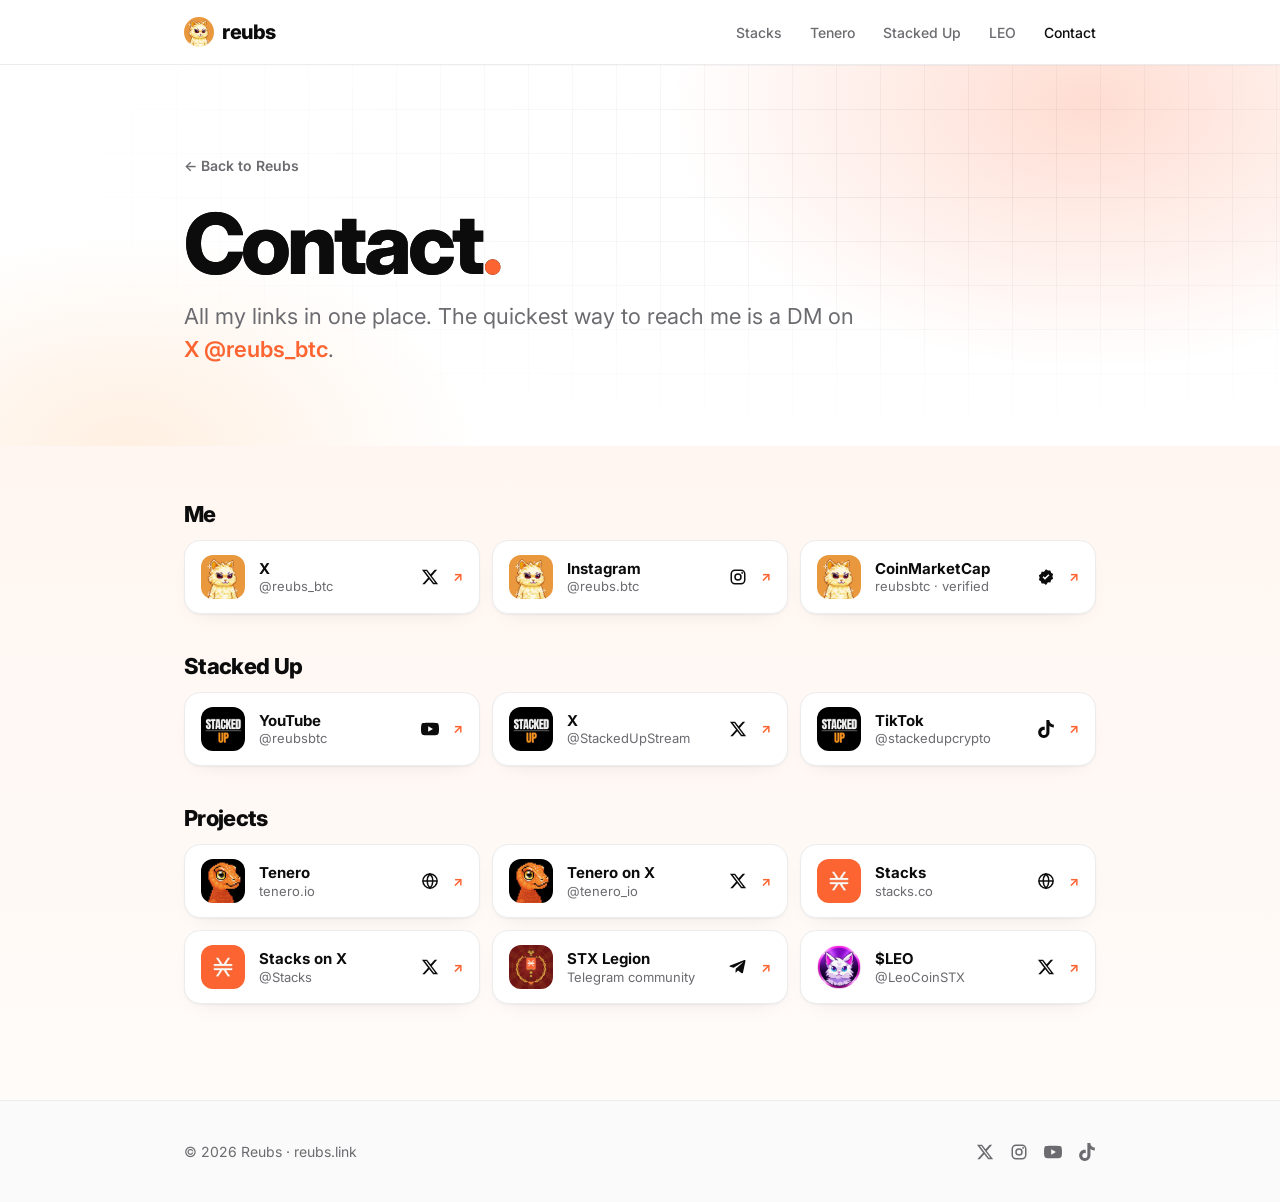
==== public/contact/index.html @ 1edc62e8 "reubs.link site with live Typefully posts and LEO page Co-Authored-By: Claude Opus 5.5 <noreply@anth" ====
<!DOCTYPE html>
<html lang="en">
<head>
<meta charset="UTF-8">
<meta name="viewport" content="width=device-width, initial-scale=1">
<title>Contact — Reubs</title>
<meta name="description" content="All of Reubs' links in one place.">
<link rel="icon" href="../avatar.png">
<link rel="preconnect" href="https://fonts.googleapis.com">
<link rel="preconnect" href="https://fonts.gstatic.com" crossorigin>
<link href="https://fonts.googleapis.com/css2?family=Inter:wght@400;500;600;700;800&display=swap" rel="stylesheet">
<link rel="stylesheet" href="../style.css">
<style>
  .back{display:inline-flex;align-items:center;gap:6px;font-size:14px;font-weight:600;color:var(--muted);margin-bottom:28px}
  .back:hover{color:var(--orange)}
  .page-logo{width:84px;height:84px;border-radius:22px;box-shadow:0 14px 34px -14px rgba(12,12,13,.45);margin-bottom:22px;display:block}
  .page-hero h1{font-size:clamp(48px,8vw,84px)}
  .page-hero .role-pill{display:inline-block;font-size:13px;font-weight:600;color:var(--orange);background:var(--orange-soft);padding:6px 12px;border-radius:999px;margin-bottom:14px}
  .intro{font-size:17px;color:var(--muted);max-width:620px;margin-top:14px}
  .pillars{display:grid;grid-template-columns:repeat(3,1fr);gap:16px}
  @media(max-width:860px){.pillars{grid-template-columns:1fr}}
  .pillar{background:#fff;border:1px solid rgba(252,100,50,.12);border-radius:var(--radius);padding:24px;box-shadow:0 1px 2px rgba(12,12,13,.04),0 10px 30px -14px rgba(12,12,13,.14)}
  .pillar .n{font-size:13px;font-weight:700;color:var(--orange);letter-spacing:.08em}
  .pillar h3{font-size:20px;font-weight:800;letter-spacing:-.02em;margin:8px 0 6px}
  .pillar p{color:var(--muted);font-size:15px}
  .eps{display:grid;grid-template-columns:repeat(3,1fr);gap:16px}
  @media(max-width:960px){.eps{grid-template-columns:repeat(2,1fr)}}
  @media(max-width:640px){.eps{grid-template-columns:1fr}}
  .ep{display:flex;flex-direction:column;background:#fff;border:1px solid var(--line);border-radius:var(--radius);overflow:hidden;box-shadow:0 1px 2px rgba(12,12,13,.04),0 10px 30px -16px rgba(12,12,13,.14);transition:transform .2s ease,border-color .2s ease,box-shadow .2s ease}
  .ep:hover{transform:translateY(-3px);border-color:var(--orange);box-shadow:0 20px 40px -18px rgba(252,100,50,.4)}
  .ep-thumb{aspect-ratio:16/9;background:radial-gradient(circle at 30% 20%,rgba(252,100,50,.45),transparent 60%),#0C0C0D;background-size:cover;background-position:center;position:relative;display:flex;align-items:flex-end;padding:14px}
  .ep-thumb .tag{background:var(--orange);color:#fff;font-weight:800;font-size:13px;padding:4px 10px;border-radius:6px;letter-spacing:.02em}
  .ep-body{padding:18px 20px 20px;display:flex;flex-direction:column;flex:1}
  .ep-date{font-size:13px;color:var(--muted);margin-bottom:8px}
  .ep ul{list-style:none;font-size:14px;line-height:1.5;flex:1}
  .ep li{padding-left:16px;position:relative;margin-bottom:4px}
  .ep li::before{content:"→";position:absolute;left:0;color:var(--orange)}
  .ep-links{display:flex;gap:8px;margin-top:14px;flex-wrap:wrap}
  .band-dark .chip{background:rgba(255,255,255,.08);color:#fff}
  .notice{margin-top:18px;max-width:620px;font-size:14px;line-height:1.5;color:#7a3a1c;background:var(--orange-soft);border:1px solid rgba(252,100,50,.25);border-radius:12px;padding:12px 14px}
  .tl{position:relative;padding-left:28px}
  .tl::before{content:"";position:absolute;left:7px;top:6px;bottom:6px;width:2px;background:linear-gradient(180deg,var(--orange),rgba(252,100,50,.15))}
  .tl-item{position:relative;display:block;padding:0 0 26px}
  .tl-item::before{content:"";position:absolute;left:-27px;top:4px;width:14px;height:14px;border-radius:50%;background:#fff;border:3px solid var(--orange)}
  .tl-item .when{font-size:12px;font-weight:700;letter-spacing:.08em;text-transform:uppercase;color:var(--orange)}
  .tl-item h3{font-size:20px;font-weight:800;letter-spacing:-.02em;margin:4px 0}
  .tl-item p{color:var(--muted);font-size:15px;max-width:640px}
  .tl-item:hover h3{color:var(--orange)}
  .ca{display:flex;align-items:center;gap:10px;flex-wrap:wrap;margin-top:22px;font-size:13px;color:var(--muted)}
  .ca code{font-family:ui-monospace,SFMono-Regular,Menlo,monospace;background:#fff;border:1px solid var(--line);border-radius:10px;padding:8px 12px;color:var(--ink);word-break:break-all}
  .ca button{font:inherit;font-weight:600;border:0;background:var(--ink);color:#fff;border-radius:999px;padding:8px 14px;cursor:pointer}
  .feature{display:block;border-radius:22px;overflow:hidden;border:1px solid var(--line);box-shadow:0 30px 70px -30px rgba(252,100,50,.5);transition:transform .25s ease,box-shadow .25s ease;position:relative}
  .feature:hover{transform:translateY(-4px);box-shadow:0 40px 80px -30px rgba(252,100,50,.6)}
  .feature img{display:block;width:100%;height:auto}
  .feature .bar{display:flex;align-items:center;gap:8px;padding:12px 16px;background:#F6F6F7;border-bottom:1px solid var(--line);font-size:13px;color:var(--muted)}
  .feature .bar i{width:10px;height:10px;border-radius:50%;background:#E2E2E5;display:inline-block}
  .feature .bar span{margin-left:10px;background:#fff;border:1px solid var(--line);border-radius:999px;padding:3px 14px}
  .feature .bar b{margin-left:auto;color:var(--orange);font-weight:600}
  .bridges{display:grid;grid-template-columns:1fr 1fr;gap:16px}
  @media(max-width:760px){.bridges{grid-template-columns:1fr}}
  .bridge{display:flex;flex-direction:column;gap:10px;padding:26px;border-radius:var(--radius);background:linear-gradient(135deg,#0C0C0D,#2a1a14);color:#fff;transition:transform .2s ease,box-shadow .2s ease}
  .bridge:hover{transform:translateY(-3px);box-shadow:0 20px 40px -18px rgba(252,100,50,.55)}
  .bridge .k{font-size:12px;font-weight:700;letter-spacing:.08em;color:var(--orange);text-transform:uppercase}
  .bridge h3{font-size:24px;font-weight:800;letter-spacing:-.02em}
  .bridge p{color:rgba(255,255,255,.7);font-size:15px;flex:1}
  .bridge .go{display:inline-flex;align-self:flex-start;align-items:center;gap:8px;margin-top:8px;background:var(--orange);color:#fff;font-weight:600;font-size:14px;padding:10px 16px;border-radius:999px}
  .pods{display:grid;grid-template-columns:repeat(3,1fr);gap:16px}
  @media(max-width:860px){.pods{grid-template-columns:1fr}}
  .pod{display:flex;flex-direction:column;gap:10px;background:#fff;border:1px solid var(--line);border-radius:var(--radius);padding:22px;box-shadow:0 1px 2px rgba(12,12,13,.04),0 10px 30px -16px rgba(12,12,13,.14);transition:transform .2s ease,border-color .2s ease}
  .pod:hover{transform:translateY(-3px);border-color:var(--orange)}
  .pod .mic{width:44px;height:44px;border-radius:12px;background:var(--orange-soft);color:var(--orange);display:grid;place-items:center}
  .pod .mic svg{width:22px;height:22px}
  .pod .who{font-size:13px;color:var(--muted)}
  .pod h3{font-size:17px;font-weight:700;line-height:1.35}
  .pod-list{list-style:none;font-size:14px;color:var(--muted);line-height:1.5;flex:1}
  .pod-list li{padding-left:16px;position:relative;margin-bottom:4px}
  .pod-list li::before{content:"→";position:absolute;left:0;color:var(--orange)}

  .c-group{margin-bottom:40px}
  .c-group h2{font-size:22px;margin-bottom:14px}
  .c-list{display:grid;grid-template-columns:repeat(3,1fr);gap:12px}
  @media(max-width:860px){.c-list{grid-template-columns:1fr}}
  .c-item{display:flex;align-items:center;gap:14px;background:#fff;border:1px solid var(--line);border-radius:16px;padding:14px 16px;box-shadow:0 1px 2px rgba(12,12,13,.04),0 8px 24px -16px rgba(12,12,13,.18);transition:transform .2s ease,border-color .2s ease,box-shadow .2s ease}
  .c-item:hover{transform:translateY(-2px);border-color:var(--orange);box-shadow:0 16px 32px -18px rgba(252,100,50,.45)}
  .c-item img{width:44px;height:44px;border-radius:12px;flex-shrink:0}
  .c-item div{flex:1;min-width:0;display:flex;flex-direction:column;line-height:1.3}
  .c-item b{font-size:15px}
  .c-item span{font-size:13px;color:var(--muted);overflow:hidden;text-overflow:ellipsis;white-space:nowrap}
  .c-item svg{width:18px;height:18px;color:var(--ink);flex-shrink:0}
  .c-item .arr{color:var(--orange);font-weight:700}
</style>
</head>
<body data-base="../">
<svg width="0" height="0" style="position:absolute" aria-hidden="true">
  <symbol id="i-x" viewBox="0 0 24 24"><path fill="currentColor" d="M18.244 2.25h3.308l-7.227 8.26 8.502 11.24H16.17l-5.214-6.817L4.99 21.75H1.68l7.73-8.835L1.254 2.25H8.08l4.713 6.231zm-1.161 17.52h1.833L7.084 4.126H5.117z"/></symbol>
  <symbol id="i-ig" viewBox="0 0 24 24"><g fill="none" stroke="currentColor" stroke-width="2"><rect x="3" y="3" width="18" height="18" rx="5"/><circle cx="12" cy="12" r="4"/></g><circle cx="17.5" cy="6.5" r="1.2" fill="currentColor"/></symbol>
  <symbol id="i-yt" viewBox="0 0 24 24"><path fill="currentColor" d="M23.5 6.2a3 3 0 0 0-2.1-2.1C19.5 3.6 12 3.6 12 3.6s-7.5 0-9.4.5A3 3 0 0 0 .5 6.2 31 31 0 0 0 0 12a31 31 0 0 0 .5 5.8 3 3 0 0 0 2.1 2.1c1.9.5 9.4.5 9.4.5s7.5 0 9.4-.5a3 3 0 0 0 2.1-2.1A31 31 0 0 0 24 12a31 31 0 0 0-.5-5.8zM9.6 15.6V8.4l6.3 3.6-6.3 3.6z"/></symbol>
  <symbol id="i-tt" viewBox="0 0 24 24"><path fill="currentColor" d="M12.525.02c1.31-.02 2.61-.01 3.91-.02.08 1.53.63 3.09 1.75 4.17 1.12 1.11 2.7 1.62 4.24 1.79v4.03c-1.44-.05-2.89-.35-4.2-.97-.57-.26-1.1-.59-1.62-.93-.01 2.92.01 5.84-.02 8.75-.08 1.4-.54 2.79-1.35 3.94-1.31 1.92-3.58 3.17-5.91 3.21-1.43.08-2.86-.31-4.08-1.03-2.02-1.19-3.44-3.37-3.65-5.71-.02-.5-.03-1-.01-1.49.18-1.9 1.12-3.72 2.58-4.96 1.66-1.44 3.98-2.13 6.15-1.72.02 1.48-.04 2.96-.04 4.44-.99-.32-2.15-.23-3.02.37-.63.41-1.11 1.04-1.36 1.75-.21.51-.15 1.07-.14 1.61.24 1.64 1.82 3.02 3.5 2.87 1.12-.01 2.19-.66 2.77-1.61.19-.33.4-.67.41-1.06.1-1.79.06-3.57.07-5.36.01-4.03-.01-8.05.02-12.07z"/></symbol>
  <symbol id="i-tg" viewBox="0 0 24 24"><path fill="currentColor" d="M21.9 4.3 18.7 19.4c-.2 1.1-.9 1.3-1.8.8l-4.9-3.6-2.4 2.3c-.3.3-.5.5-1 .5l.4-5 9.1-8.2c.4-.4-.1-.6-.6-.2L6.2 13l-4.8-1.5c-1-.3-1.1-1 .2-1.5L20.5 2.8c.9-.3 1.6.2 1.4 1.5z"/></symbol>
  <symbol id="i-verified" viewBox="0 0 24 24"><path fill="currentColor" d="M12 1.5l2.6 1.9 3.2-.2 1 3.1 2.7 1.8-1 3.1 1 3.1-2.7 1.8-1 3.1-3.2-.2L12 22.5l-2.6-1.9-3.2.2-1-3.1L2.5 16l1-3.1-1-3.1 2.7-1.8 1-3.1 3.2.2z"/><path fill="#fff" d="M10.6 15.6l-3.2-3.2 1.4-1.4 1.8 1.8 4.6-4.6 1.4 1.4z"/></symbol>
  <symbol id="i-web" viewBox="0 0 24 24"><g fill="none" stroke="currentColor" stroke-width="2"><circle cx="12" cy="12" r="9.5"/><path d="M2.5 12h19M12 2.5c2.5 2.6 3.8 5.8 3.8 9.5s-1.3 6.9-3.8 9.5c-2.5-2.6-3.8-5.8-3.8-9.5S9.5 5.1 12 2.5z"/></g></symbol>
</svg>
<nav>
  <div class="wrap">
    <a href="../" class="logo"><img src="../assets/me.png" alt="">reubs</a>
    <div class="nav-links"><a href="../stacks/">Stacks</a><a href="../tenero/">Tenero</a><a href="../stacked-up/">Stacked Up</a><a href="../leo/">LEO</a><a href="../contact/" style="color:var(--ink)">Contact</a></div>
  </div>
</nav>

<header class="hero page-hero">
  <div class="wrap">
    <a class="back" href="../">← Back to Reubs</a>
    <h1>Contact<em>.</em></h1>
    <p>All my links in one place. The quickest way to reach me is a DM on <a href="https://x.com/reubs_btc" target="_blank" rel="noopener" style="color:var(--orange);font-weight:600">X @reubs_btc</a>.</p>
  </div>
</header>

<section class="band-warm">
  <div class="wrap">
<div class="c-group"><h2>Me</h2><div class="c-list"><a class="c-item" href="https://x.com/reubs_btc" target="_blank" rel="noopener"><img src="../assets/me.png" alt=""><div><b>X</b><span>@reubs_btc</span></div><svg><use href="#i-x"/></svg><span class="arr">↗</span></a><a class="c-item" href="https://www.instagram.com/reubs.btc/" target="_blank" rel="noopener"><img src="../assets/me.png" alt=""><div><b>Instagram</b><span>@reubs.btc</span></div><svg><use href="#i-ig"/></svg><span class="arr">↗</span></a><a class="c-item" href="https://coinmarketcap.com/community/profile/reubsbtc/" target="_blank" rel="noopener"><img src="../assets/me.png" alt=""><div><b>CoinMarketCap</b><span>reubsbtc · verified</span></div><svg><use href="#i-verified"/></svg><span class="arr">↗</span></a></div></div><div class="c-group"><h2>Stacked Up</h2><div class="c-list"><a class="c-item" href="https://www.youtube.com/@reubsbtc" target="_blank" rel="noopener"><img src="../assets/stackedup.png" alt=""><div><b>YouTube</b><span>@reubsbtc</span></div><svg><use href="#i-yt"/></svg><span class="arr">↗</span></a><a class="c-item" href="https://x.com/StackedUpStream" target="_blank" rel="noopener"><img src="../assets/stackedup.png" alt=""><div><b>X</b><span>@StackedUpStream</span></div><svg><use href="#i-x"/></svg><span class="arr">↗</span></a><a class="c-item" href="https://www.tiktok.com/@stackedupcrypto" target="_blank" rel="noopener"><img src="../assets/stackedup.png" alt=""><div><b>TikTok</b><span>@stackedupcrypto</span></div><svg><use href="#i-tt"/></svg><span class="arr">↗</span></a></div></div><div class="c-group"><h2>Projects</h2><div class="c-list"><a class="c-item" href="https://tenero.io/" target="_blank" rel="noopener"><img src="../assets/tenero.png" alt=""><div><b>Tenero</b><span>tenero.io</span></div><svg><use href="#i-web"/></svg><span class="arr">↗</span></a><a class="c-item" href="https://x.com/tenero_io" target="_blank" rel="noopener"><img src="../assets/tenero.png" alt=""><div><b>Tenero on X</b><span>@tenero_io</span></div><svg><use href="#i-x"/></svg><span class="arr">↗</span></a><a class="c-item" href="https://www.stacks.co/" target="_blank" rel="noopener"><img src="../assets/stacks.png" alt=""><div><b>Stacks</b><span>stacks.co</span></div><svg><use href="#i-web"/></svg><span class="arr">↗</span></a><a class="c-item" href="https://x.com/Stacks" target="_blank" rel="noopener"><img src="../assets/stacks.png" alt=""><div><b>Stacks on X</b><span>@Stacks</span></div><svg><use href="#i-x"/></svg><span class="arr">↗</span></a><a class="c-item" href="https://t.me/+wcOPrJbqGfxiMTY0" target="_blank" rel="noopener"><img src="../assets/legion.jpg" alt=""><div><b>STX Legion</b><span>Telegram community</span></div><svg><use href="#i-tg"/></svg><span class="arr">↗</span></a><a class="c-item" href="https://x.com/LeoCoinSTX" target="_blank" rel="noopener"><img src="../assets/leo.png" alt=""><div><b>$LEO</b><span>@LeoCoinSTX</span></div><svg><use href="#i-x"/></svg><span class="arr">↗</span></a></div></div>
  </div>
</section>

<footer>
  <div class="wrap">
    <span>© 2026 Reubs · <a href="../">reubs.link</a></span>
    <div class="icons">
      <a href="https://x.com/reubs_btc" target="_blank" rel="noopener" aria-label="X"><svg><use href="#i-x"/></svg></a>
      <a href="https://www.instagram.com/reubs.btc/" target="_blank" rel="noopener" aria-label="Instagram"><svg><use href="#i-ig"/></svg></a>
      <a href="https://www.youtube.com/@reubsbtc" target="_blank" rel="noopener" aria-label="YouTube"><svg><use href="#i-yt"/></svg></a>
      <a href="https://www.tiktok.com/@stackedupcrypto" target="_blank" rel="noopener" aria-label="TikTok"><svg><use href="#i-tt"/></svg></a>
    </div>
  </div>
</footer>
<script src="../live.js" defer></script>
</body>
</html>
---- public/style.css ----
:root{
    --orange:#FC6432;
    --orange-soft:#FFF1EB;
    --ink:#0C0C0D;
    --muted:#6B6B70;
    --line:#ECECEE;
    --bg:#FFFFFF;
    --radius:16px;
  }
  *{box-sizing:border-box;margin:0;padding:0}
  html{scroll-behavior:smooth}
  body{font-family:'Inter',system-ui,-apple-system,sans-serif;background:var(--bg);color:var(--ink);-webkit-font-smoothing:antialiased;line-height:1.5}
  a{color:inherit;text-decoration:none}
  .wrap{max-width:960px;margin:0 auto;padding:0 24px}
  svg{display:block}

  /* Nav */
  nav{position:sticky;top:0;z-index:10;background:rgba(255,255,255,.85);backdrop-filter:blur(10px);-webkit-backdrop-filter:blur(10px);border-bottom:1px solid var(--line)}
  nav .wrap{display:flex;align-items:center;justify-content:space-between;height:64px}
  .logo{font-weight:800;font-size:20px;letter-spacing:-.02em;display:flex;align-items:center;gap:8px}
  .logo img{width:30px;height:30px;border-radius:50%}
  .nav-links{display:flex;gap:28px;font-size:14px;font-weight:500;color:var(--muted)}
  .nav-links a:hover{color:var(--ink)}
  @media(max-width:640px){.nav-links{display:none}}

  /* Hero */
  .hero{padding:64px 0 56px}
  .eyebrow{display:inline-flex;align-items:center;gap:8px;font-size:13px;font-weight:600;color:var(--orange);background:var(--orange-soft);padding:6px 12px;border-radius:999px;margin-bottom:28px}
  .eyebrow span{width:6px;height:6px;border-radius:50%;background:var(--orange)}
  h1{font-size:clamp(56px,11vw,112px);font-weight:800;letter-spacing:-.045em;line-height:.95}
  h1 em{font-style:normal;color:var(--orange)}
  .hero p{margin-top:16px;font-size:clamp(18px,2.4vw,22px);color:var(--muted);max-width:680px}
  .hero p strong{color:var(--ink);font-weight:600}
  .socials{display:flex;gap:12px;margin-top:28px;flex-wrap:wrap}
  .btn{display:inline-flex;align-items:center;gap:10px;height:48px;padding:0 22px;border-radius:999px;font-weight:600;font-size:15px;transition:transform .15s ease,background .15s ease,border-color .15s ease}
  .btn:hover{transform:translateY(-1px)}
  .btn-primary{background:var(--ink);color:#fff}
  .btn-primary:hover{background:var(--orange)}
  .btn-ghost{border:1px solid var(--line);background:#fff}
  .btn-ghost:hover{border-color:var(--ink)}
  .btn svg{width:18px;height:18px}

  /* Sections */
  section{padding:56px 0;border-top:1px solid var(--line)}
  .label{font-size:13px;font-weight:600;letter-spacing:.08em;text-transform:uppercase;color:var(--orange);margin-bottom:12px}
  h2{font-size:clamp(32px,5vw,44px);font-weight:800;letter-spacing:-.03em;line-height:1.1;margin-bottom:24px}

  /* Cards */
  .cards{display:grid;grid-template-columns:repeat(2,1fr);gap:16px}
  @media(max-width:860px){.cards{grid-template-columns:1fr}}
  .card{border:1px solid var(--line);border-radius:var(--radius);padding:28px;display:flex;flex-direction:column;transition:border-color .2s ease,box-shadow .2s ease}
  .card:hover{border-color:var(--orange);box-shadow:0 12px 32px -16px rgba(252,100,50,.35)}
  .card.wide{grid-column:1/-1;flex-direction:row;align-items:center;gap:24px}.card.wide .mark{margin-bottom:0;flex-shrink:0;border-radius:50%}.card.wide .body{flex:1}.card.wide .card-links{margin-top:0}
  @media(max-width:860px){.card.wide{flex-direction:column;align-items:flex-start}.card.wide .card-links{margin-top:16px}}
  .mark{width:56px;height:56px;border-radius:14px;margin-bottom:24px;overflow:hidden}.mark img{width:100%;height:100%;display:block}
  .avatar{width:112px;height:112px;border-radius:28px;display:block;margin-bottom:28px;box-shadow:0 16px 40px -18px rgba(252,100,50,.6)}
  .facade .su{width:72px;height:72px;border-radius:16px;position:absolute;top:24px;left:24px}
  .card .role{font-size:13px;font-weight:600;color:var(--orange);margin-bottom:6px}
  .card h3{font-size:24px;font-weight:800;letter-spacing:-.02em;margin-bottom:10px}
  .card p{color:var(--muted);font-size:15px;flex:1}
  .card-links{display:flex;gap:8px;margin-top:24px;flex-wrap:wrap}
  .chip{display:inline-flex;align-items:center;gap:7px;height:36px;padding:0 14px;border-radius:999px;background:#F6F6F7;font-size:13px;font-weight:600;transition:background .15s ease,color .15s ease}
  .chip:hover{background:var(--ink);color:#fff}
  .chip svg{width:14px;height:14px}

  /* Episode */
  .episode{border-radius:var(--radius);overflow:hidden;border:1px solid var(--line);aspect-ratio:16/9;position:relative;background:#0C0C0D}
  .episode iframe{position:absolute;inset:0;width:100%;height:100%;border:0}
  .facade{position:absolute;inset:0;display:flex;flex-direction:column;align-items:center;justify-content:center;gap:18px;cursor:pointer;color:#fff;background:radial-gradient(circle at 30% 20%,rgba(252,100,50,.35),transparent 55%),#0C0C0D;border:0;width:100%;font-family:inherit}
  .facade{background-size:cover;background-position:center}.facade::before{content:"";position:absolute;inset:0;background:rgba(0,0,0,0);transition:background .2s ease}.facade:hover::before{background:rgba(0,0,0,.25)}.facade .play{position:relative;box-shadow:0 10px 30px rgba(0,0,0,.4);width:68px;height:68px;border-radius:50%;background:var(--orange);display:grid;place-items:center;transition:transform .2s ease}
  .facade:hover .play{transform:scale(1.06)}
  .facade .play svg{width:30px;height:30px;margin-left:4px}
  .facade .t{font-size:clamp(22px,4vw,32px);font-weight:800;letter-spacing:-.02em}
  .facade .s{font-size:14px;color:rgba(255,255,255,.65)}
  .episode-links{display:flex;gap:8px;margin-top:16px;flex-wrap:wrap}

  /* X feed */
  .feed{border:1px solid var(--line);border-radius:var(--radius);padding:8px;max-height:720px;overflow:auto}
  .feed-fallback{display:flex;align-items:center;justify-content:space-between;gap:16px;padding:24px;border-radius:12px;background:#FAFAFA;font-weight:600}
  .feed-fallback .arrow{color:var(--orange)}
  .feed-fallback:hover{background:var(--orange-soft)}

  footer{border-top:1px solid var(--line);padding:40px 0;color:var(--muted);font-size:14px}
  footer .wrap{display:flex;justify-content:space-between;align-items:center;gap:16px;flex-wrap:wrap}
  footer .icons{display:flex;gap:16px}
  footer .icons a{color:var(--muted)}
  footer .icons a:hover{color:var(--orange)}
  footer .icons svg{width:18px;height:18px}

  /* ===== Colour & depth ===== */
  section{border-top:0}
  .hero{position:relative;overflow:hidden;padding:88px 0 80px;
    background:
      radial-gradient(600px 380px at 85% 10%,rgba(252,100,50,.22),transparent 70%),
      radial-gradient(500px 300px at 10% 100%,rgba(255,170,90,.18),transparent 70%),
      #fff}
  .hero::before{content:"";position:absolute;inset:0;pointer-events:none;
    background-image:linear-gradient(rgba(12,12,13,.05) 1px,transparent 1px),linear-gradient(90deg,rgba(12,12,13,.05) 1px,transparent 1px);
    background-size:44px 44px;
    -webkit-mask-image:radial-gradient(ellipse at 70% 30%,#000 10%,transparent 70%);mask-image:radial-gradient(ellipse at 70% 30%,#000 10%,transparent 70%)}
  .hero .wrap{position:relative}
  h1{background:linear-gradient(180deg,#0C0C0D 55%,#3a2a24);-webkit-background-clip:text;background-clip:text}
  h1 em{-webkit-text-fill-color:var(--orange)}
  .btn-primary{box-shadow:0 8px 20px -8px rgba(12,12,13,.5)}
  .btn-ghost{box-shadow:0 2px 8px -4px rgba(12,12,13,.15)}

  .band-warm{background:linear-gradient(180deg,#FFF6F1,#FFFBF8)}
  .band-warm .card{background:#fff;border-color:rgba(252,100,50,.12);box-shadow:0 1px 2px rgba(12,12,13,.04),0 10px 30px -14px rgba(12,12,13,.14)}
  .card{transition:transform .2s ease,border-color .2s ease,box-shadow .2s ease}
  .card:hover{transform:translateY(-3px);border-color:var(--orange);box-shadow:0 2px 4px rgba(12,12,13,.04),0 20px 40px -18px rgba(252,100,50,.45)}
  .mark{box-shadow:0 6px 16px -6px rgba(12,12,13,.35)}
  .chip{background:#FFF1EB}
  .card.wide{background:linear-gradient(100deg,#fff 60%,#F7EEFF)}

  .band-dark{background:radial-gradient(700px 400px at 15% 0%,rgba(252,100,50,.28),transparent 70%),#0C0C0D;color:#fff}
  .band-dark h2{color:#fff}
  .band-dark .episode{border-color:rgba(255,255,255,.08);box-shadow:0 30px 80px -30px rgba(252,100,50,.45)}
  .band-dark .chip{background:rgba(255,255,255,.08);color:#fff}
  .band-dark .chip:hover{background:var(--orange)}

  .feed{box-shadow:0 10px 30px -16px rgba(12,12,13,.15)}
  footer{border-top:1px solid var(--line);background:#FAFAFA}

  .posts{display:grid;grid-template-columns:repeat(2,1fr);gap:16px}
  @media(max-width:860px){.posts{grid-template-columns:1fr}}
  .post{display:flex;flex-direction:column;background:#fff;border:1px solid var(--line);border-radius:var(--radius);padding:22px;box-shadow:0 1px 2px rgba(12,12,13,.04),0 10px 30px -16px rgba(12,12,13,.14);transition:transform .2s ease,border-color .2s ease,box-shadow .2s ease}
  .post:hover{transform:translateY(-3px);border-color:var(--orange);box-shadow:0 20px 40px -18px rgba(252,100,50,.4)}
  .post-head{display:flex;align-items:center;gap:10px;margin-bottom:14px}
  .post-head img{width:40px;height:40px;border-radius:50%}
  .post-head div{flex:1;display:flex;flex-direction:column;line-height:1.25}
  .post-head b{font-size:15px}
  .post-head span{font-size:13px;color:var(--muted)}
  .post-head svg{width:16px;height:16px;color:var(--ink)}
  .post p{white-space:pre-line;font-size:15px;line-height:1.55;flex:1}
  .post .hl{color:var(--orange);font-weight:500}
  .post-more{margin-top:16px;font-size:13px;font-weight:600;color:var(--orange)}
  .more-posts{margin-top:20px}

  .hero-grid{display:grid;grid-template-columns:1fr 380px;gap:48px;align-items:center}
  @media(max-width:960px){.hero-grid{grid-template-columns:1fr}}
  .stats{display:grid;grid-template-columns:1fr 1fr;gap:10px;padding:14px;border-radius:20px;background:rgba(255,255,255,.7);backdrop-filter:blur(10px);-webkit-backdrop-filter:blur(10px);border:1px solid rgba(252,100,50,.15);box-shadow:0 1px 2px rgba(12,12,13,.04),0 24px 50px -24px rgba(252,100,50,.45)}
  .stat{background:#fff;border:1px solid var(--line);border-radius:14px;padding:16px 18px}
  .stat-big{grid-column:1/-1;background:linear-gradient(135deg,#0C0C0D,#2a1a14);border-color:transparent;color:#fff}
  .stat .num{font-size:30px;font-weight:800;letter-spacing:-.03em;line-height:1}
  .stat-big .num{font-size:48px}
  .stat .num span{color:var(--orange)}
  .stat .lbl{display:flex;align-items:center;gap:6px;margin-top:8px;font-size:13px;font-weight:500;color:var(--muted)}
  .stat-big .lbl{color:rgba(255,255,255,.7)}
  .stat .lbl svg{width:13px;height:13px}
  .asof{grid-column:1/-1;text-align:right;font-size:11px;color:var(--muted);padding:0 4px}

  .post-head .vb{display:inline-block;width:14px;height:14px;color:var(--orange);vertical-align:-2px}
  .post-foot{display:flex;gap:16px;align-items:center;margin-top:16px;font-size:13px;color:var(--muted)}
  .post-foot b{color:var(--ink)}
  .post-foot{flex-wrap:wrap;row-gap:8px}.post-foot span{white-space:nowrap}
  .post-foot .post-more{margin-top:0;margin-left:auto}

  .chip.chip-go{background:var(--ink);color:#fff}
  .chip.chip-go:hover{background:var(--orange)}
  .tabs{display:flex;gap:8px;flex-wrap:wrap;margin:-8px 0 20px}
  .tabs[hidden]{display:none}
  .tabs button{font:inherit;font-size:13px;font-weight:600;border:1px solid var(--line);background:#fff;color:var(--muted);padding:8px 14px;border-radius:999px;cursor:pointer;transition:all .15s ease}
  .tabs button:hover{border-color:var(--ink);color:var(--ink)}
  .tabs button.on{background:var(--ink);border-color:var(--ink);color:#fff}
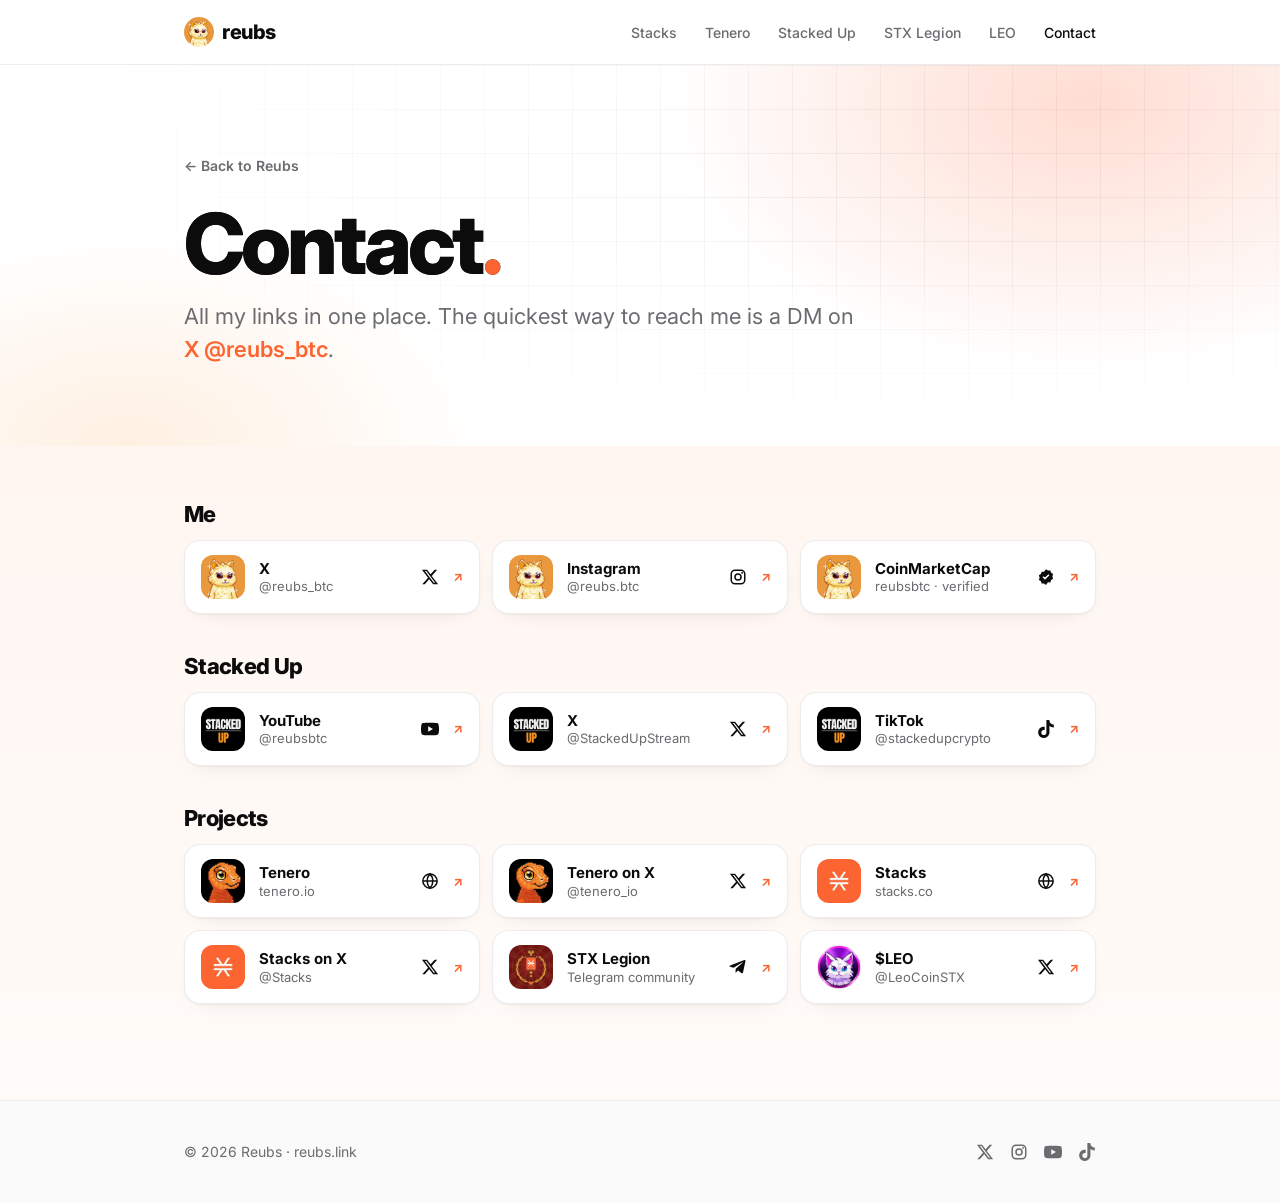
==== commit db46bfa2: "Add STX Legion page with Zero Authority bounties Co-Authored-By: Claude Opus 5.5 <noreply@anthropic." ====
--- a/public/contact/index.html
+++ b/public/contact/index.html
@@ -38,6 +38,18 @@
   .ep-links{display:flex;gap:8px;margin-top:14px;flex-wrap:wrap}
   .band-dark .chip{background:rgba(255,255,255,.08);color:#fff}
   .notice{margin-top:18px;max-width:620px;font-size:14px;line-height:1.5;color:#7a3a1c;background:var(--orange-soft);border:1px solid rgba(252,100,50,.25);border-radius:12px;padding:12px 14px}
+  .posts.official{grid-template-columns:repeat(3,1fr)}
+  @media(max-width:860px){.posts.official{grid-template-columns:1fr}}
+  .bounties{display:grid;grid-template-columns:repeat(2,1fr);gap:14px}
+  @media(max-width:760px){.bounties{grid-template-columns:1fr}}
+  .bounty{display:flex;flex-direction:column;gap:10px;background:#fff;border:1px solid var(--line);border-radius:var(--radius);padding:20px 22px;box-shadow:0 1px 2px rgba(12,12,13,.04),0 10px 30px -16px rgba(12,12,13,.14);transition:transform .2s ease,border-color .2s ease}
+  .bounty:hover{transform:translateY(-3px);border-color:var(--orange)}
+  .b-top{display:flex;justify-content:space-between;align-items:center;font-size:12px;font-weight:700;letter-spacing:.06em;text-transform:uppercase}
+  .b-week{color:var(--orange)}
+  .b-pool{background:var(--ink);color:#fff;border-radius:999px;padding:4px 10px;letter-spacing:0}
+  .bounty h3{font-size:17px;font-weight:700;line-height:1.35;flex:1}
+  .b-stats{display:flex;gap:14px;flex-wrap:wrap;font-size:13px;color:var(--muted)}
+  .b-stats b{color:var(--ink)}
   .tl{position:relative;padding-left:28px}
   .tl::before{content:"";position:absolute;left:7px;top:6px;bottom:6px;width:2px;background:linear-gradient(180deg,var(--orange),rgba(252,100,50,.15))}
   .tl-item{position:relative;display:block;padding:0 0 26px}
@@ -103,9 +115,12 @@
 <nav>
   <div class="wrap">
     <a href="../" class="logo"><img src="../assets/me.png" alt="">reubs</a>
-    <div class="nav-links"><a href="../stacks/">Stacks</a><a href="../tenero/">Tenero</a><a href="../stacked-up/">Stacked Up</a><a href="../leo/">LEO</a><a href="../contact/" style="color:var(--ink)">Contact</a></div>
+    <div class="nav-links"><a href="../stacks/">Stacks</a><a href="../tenero/">Tenero</a><a href="../stacked-up/">Stacked Up</a><a href="../stx-legion/">STX Legion</a><a href="../leo/">LEO</a><a href="../contact/" style="color:var(--ink)">Contact</a></div>
+    <button class="menu-btn" type="button" aria-label="Menu" onclick="document.body.classList.toggle('menu-open')"><span></span><span></span><span></span></button>
   </div>
+  <div class="mobile-menu"><a href="../"><img src="../assets/me.png" alt="">Home<span class="arr">→</span></a><a href="../stacks/"><img src="../assets/stacks.png" alt="">Stacks<span class="arr">→</span></a><a href="../tenero/"><img src="../assets/tenero.png" alt="">Tenero<span class="arr">→</span></a><a href="../stacked-up/"><img src="../assets/stackedup.png" alt="">Stacked Up<span class="arr">→</span></a><a href="../stx-legion/"><img src="../assets/legion.jpg" alt="">Legion<span class="arr">→</span></a><a href="../leo/"><img src="../assets/leo.png" alt="">LEO<span class="arr">→</span></a><a href="../contact/" class="on"><img src="../assets/me.png" alt="">Contact<span class="arr">→</span></a></div>
 </nav>
+<div class="tabbar" role="navigation" aria-label="Sections"><a href="../"><img src="../assets/me.png" alt="">Home</a><a href="../stacks/"><img src="../assets/stacks.png" alt="">Stacks</a><a href="../tenero/"><img src="../assets/tenero.png" alt="">Tenero</a><a href="../stacked-up/"><img src="../assets/stackedup.png" alt="">Stacked Up</a><a href="../stx-legion/"><img src="../assets/legion.jpg" alt="">Legion</a><a href="../leo/"><img src="../assets/leo.png" alt="">LEO</a></div>
 
 <header class="hero page-hero">
   <div class="wrap">
--- a/public/style.css
+++ b/public/style.css
@@ -162,3 +162,27 @@
   .tabs button{font:inherit;font-size:13px;font-weight:600;border:1px solid var(--line);background:#fff;color:var(--muted);padding:8px 14px;border-radius:999px;cursor:pointer;transition:all .15s ease}
   .tabs button:hover{border-color:var(--ink);color:var(--ink)}
   .tabs button.on{background:var(--ink);border-color:var(--ink);color:#fff}
+
+  /* ===== Mobile menu + bottom tab bar ===== */
+  .menu-btn{display:none;width:42px;height:42px;border-radius:12px;border:1px solid var(--line);background:#fff;align-items:center;justify-content:center;flex-direction:column;gap:4px;cursor:pointer}
+  .menu-btn span{display:block;width:18px;height:2px;background:var(--ink);border-radius:2px;transition:transform .2s ease,opacity .2s ease}
+  .menu-open .menu-btn span:nth-child(1){transform:translateY(6px) rotate(45deg)}
+  .menu-open .menu-btn span:nth-child(2){opacity:0}
+  .menu-open .menu-btn span:nth-child(3){transform:translateY(-6px) rotate(-45deg)}
+  .mobile-menu{display:none}
+  .tabbar{display:none}
+  @media(max-width:640px){
+    .menu-btn{display:flex}
+    .mobile-menu{display:block;position:absolute;left:12px;right:12px;top:68px;background:#fff;border:1px solid var(--line);border-radius:18px;padding:8px;box-shadow:0 24px 50px -20px rgba(12,12,13,.35);opacity:0;transform:translateY(-8px);pointer-events:none;transition:opacity .18s ease,transform .18s ease}
+    .menu-open .mobile-menu{opacity:1;transform:none;pointer-events:auto}
+    .mobile-menu a{display:flex;align-items:center;gap:12px;padding:12px;border-radius:12px;font-weight:600;font-size:16px}
+    .mobile-menu a:hover,.mobile-menu a.on{background:var(--orange-soft)}
+    .mobile-menu img{width:32px;height:32px;border-radius:9px}
+    .mobile-menu .arr{margin-left:auto;color:var(--orange)}
+    .tabbar{display:flex;position:fixed;left:10px;right:10px;bottom:calc(10px + env(safe-area-inset-bottom));z-index:20;background:rgba(255,255,255,.92);backdrop-filter:blur(14px);-webkit-backdrop-filter:blur(14px);border:1px solid var(--line);border-radius:20px;padding:6px;box-shadow:0 14px 34px -14px rgba(12,12,13,.35);justify-content:space-between}
+    .tabbar a{flex:1;min-width:0;display:flex;flex-direction:column;align-items:center;gap:3px;padding:6px 1px;border-radius:14px;font-size:10px;white-space:nowrap;letter-spacing:-.01em;font-weight:600;color:var(--muted)}
+    .tabbar img{width:26px;height:26px;border-radius:8px;filter:grayscale(.35);opacity:.85}
+    .tabbar a.on{background:var(--orange-soft);color:var(--ink)}
+    .tabbar a.on img{filter:none;opacity:1}
+    body{padding-bottom:calc(84px + env(safe-area-inset-bottom))}
+  }
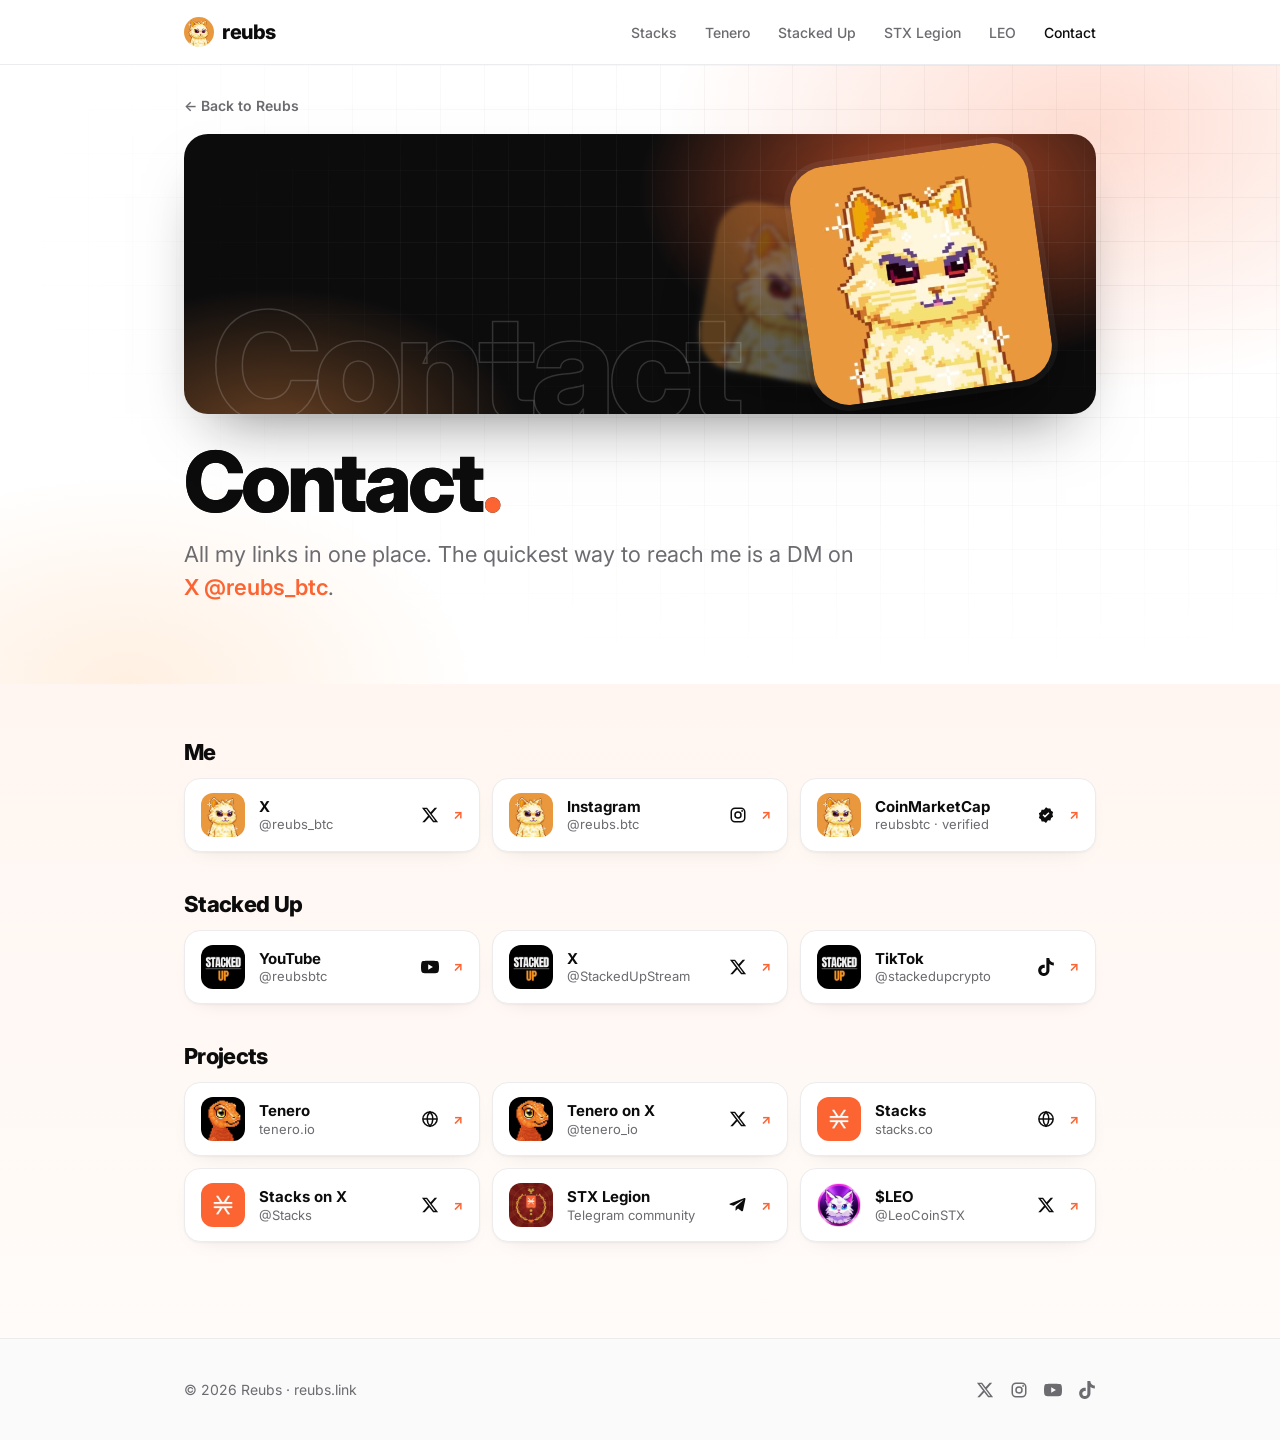
==== commit 7d8ec900: "Visual upgrade: bold dark hero, live price ticker, scroll motion, subpage cover banners Co-Authored-" ====
--- a/public/contact/index.html
+++ b/public/contact/index.html
@@ -3,7 +3,7 @@
 <head>
 <meta charset="UTF-8">
 <meta name="viewport" content="width=device-width, initial-scale=1">
-<title>Contact — Reubs</title>
+<title>Contact | Reubs</title>
 <meta name="description" content="All of Reubs' links in one place.">
 <link rel="icon" href="../avatar.png">
 <link rel="preconnect" href="https://fonts.googleapis.com">
@@ -60,6 +60,7 @@
   .tl-item:hover h3{color:var(--orange)}
   .ca{display:flex;align-items:center;gap:10px;flex-wrap:wrap;margin-top:22px;font-size:13px;color:var(--muted)}
   .ca code{font-family:ui-monospace,SFMono-Regular,Menlo,monospace;background:#fff;border:1px solid var(--line);border-radius:10px;padding:8px 12px;color:var(--ink);word-break:break-all}
+  .ca-link{font-weight:600;color:var(--orange)}
   .ca button{font:inherit;font-weight:600;border:0;background:var(--ink);color:#fff;border-radius:999px;padding:8px 14px;cursor:pointer}
   .feature{display:block;border-radius:22px;overflow:hidden;border:1px solid var(--line);box-shadow:0 30px 70px -30px rgba(252,100,50,.5);transition:transform .25s ease,box-shadow .25s ease;position:relative}
   .feature:hover{transform:translateY(-4px);box-shadow:0 40px 80px -30px rgba(252,100,50,.6)}
@@ -125,7 +126,8 @@
 <header class="hero page-hero">
   <div class="wrap">
     <a class="back" href="../">← Back to Reubs</a>
-    <h1>Contact<em>.</em></h1>
+    <div class="cover gen" aria-hidden="true"><span class="cover-word">Contact</span><img class="cover-art blur" src="../avatar.png" alt=""><img class="cover-art" src="../avatar.png" alt=""></div>
+    <h1 style="margin-top:28px">Contact<em>.</em></h1>
     <p>All my links in one place. The quickest way to reach me is a DM on <a href="https://x.com/reubs_btc" target="_blank" rel="noopener" style="color:var(--orange);font-weight:600">X @reubs_btc</a>.</p>
   </div>
 </header>
@@ -148,5 +150,6 @@
   </div>
 </footer>
 <script src="../live.js" defer></script>
+<script src="../motion.js" defer></script>
 </body>
 </html>
--- a/public/style.css
+++ b/public/style.css
@@ -186,3 +186,77 @@
     .tabbar a.on img{filter:none;opacity:1}
     body{padding-bottom:calc(84px + env(safe-area-inset-bottom))}
   }
+
+  /* ===== Bold hero (home) ===== */
+  .hero-bold{background:#0C0C0D;color:#fff;padding:96px 0 88px}
+  .hero-bold::before{background-image:linear-gradient(rgba(255,255,255,.06) 1px,transparent 1px),linear-gradient(90deg,rgba(255,255,255,.06) 1px,transparent 1px)}
+  .hero-bold .glow{position:absolute;border-radius:50%;filter:blur(70px);pointer-events:none}
+  .hero-bold .g1{width:560px;height:560px;right:-120px;top:-180px;background:radial-gradient(circle,rgba(252,100,50,.75),rgba(252,100,50,0) 65%)}
+  .hero-bold .g2{width:460px;height:460px;left:-160px;bottom:-220px;background:radial-gradient(circle,rgba(255,150,70,.45),rgba(255,150,70,0) 65%)}
+  .hero-bold h1{font-size:clamp(72px,14vw,150px);background:linear-gradient(180deg,#fff 40%,#ffc7b0);-webkit-background-clip:text;background-clip:text;-webkit-text-fill-color:transparent}
+  .hero-bold p{color:rgba(255,255,255,.66)}
+  .hero-bold p strong{color:#fff}
+  .hero-id{display:flex;align-items:center;gap:14px;margin-bottom:22px}
+  .hero-avatar{width:76px;height:76px;border-radius:50%;border:3px solid var(--orange);box-shadow:0 0 0 6px rgba(252,100,50,.18),0 18px 40px -10px rgba(252,100,50,.7)}
+  .hero-handle{display:flex;flex-direction:column;line-height:1.3}
+  .hero-handle b{font-size:17px}
+  .hero-handle span{font-size:14px;color:rgba(255,255,255,.55)}
+  .hero-bold .btn-primary{background:var(--orange);box-shadow:0 10px 30px -8px rgba(252,100,50,.8)}
+  .hero-bold .btn-primary:hover{background:#ff7a4d}
+  .hero-bold .btn-ghost{background:rgba(255,255,255,.06);border-color:rgba(255,255,255,.14);color:#fff;box-shadow:none}
+  .hero-bold .btn-ghost:hover{border-color:#fff}
+  .hero-bold .stats{background:rgba(255,255,255,.05);border-color:rgba(255,255,255,.1);box-shadow:0 30px 70px -30px rgba(252,100,50,.6)}
+  .hero-bold .stat{background:rgba(255,255,255,.04);border-color:rgba(255,255,255,.08)}
+  .hero-bold .stat-big{background:linear-gradient(135deg,#FC6432,#c2410c);border-color:transparent}
+  .hero-bold .stat-big .num span{color:#fff}
+  .hero-bold .stat .lbl{color:rgba(255,255,255,.6)}
+  .hero-bold .stat-big .lbl{color:rgba(255,255,255,.85)}
+  .hero-bold .asof{color:rgba(255,255,255,.4)}
+
+  /* ===== Ticker / marquee ===== */
+  .ticker{background:var(--orange);color:#fff;overflow:hidden;white-space:nowrap;border-top:1px solid rgba(255,255,255,.2);
+    -webkit-mask-image:linear-gradient(90deg,transparent,#000 6%,#000 94%,transparent);mask-image:linear-gradient(90deg,transparent,#000 6%,#000 94%,transparent)}
+  .ticker-track{display:inline-flex;animation:tick 40s linear infinite}
+  .ticker:hover .ticker-track{animation-play-state:paused}
+  .ticker-group{display:inline-flex;align-items:center}
+  .tk{display:inline-flex;align-items:center;gap:8px;padding:14px 26px;font-size:15px;font-weight:600;position:relative}
+  .tk::after{content:"";position:absolute;right:0;top:50%;width:5px;height:5px;margin-top:-2px;border-radius:50%;background:rgba(255,255,255,.55)}
+  .tk img{width:24px;height:24px;border-radius:7px;box-shadow:0 2px 6px rgba(0,0,0,.2)}
+  .tk b{font-weight:800}
+  .tk em{font-style:normal;font-size:13px;padding:2px 7px;border-radius:999px;background:rgba(0,0,0,.18)}
+  .tk em.up{background:rgba(255,255,255,.95);color:#15803d}
+  .tk em.down{background:rgba(0,0,0,.25);color:#fff}
+  .tk-btc{width:24px;height:24px;border-radius:50%;background:#fff;color:#F7931A;display:grid;place-items:center;font-style:normal;font-weight:800;font-size:15px}
+  .tk-live{font-size:12px;letter-spacing:.08em;text-transform:uppercase}
+  .tk-live i{width:8px;height:8px;border-radius:50%;background:#fff;box-shadow:0 0 0 0 rgba(255,255,255,.7);animation:pulse 1.6s infinite}
+  @keyframes tick{to{transform:translateX(-50%)}}
+  @keyframes pulse{70%{box-shadow:0 0 0 8px rgba(255,255,255,0)}100%{box-shadow:0 0 0 0 rgba(255,255,255,0)}}
+
+  /* ===== Subpage cover banners ===== */
+  .cover{position:relative;height:clamp(180px,26vw,280px);border-radius:24px;overflow:hidden;background:#0C0C0D center/cover no-repeat;box-shadow:0 30px 60px -30px rgba(12,12,13,.55)}
+  .cover.photo::after{content:"";position:absolute;inset:0;background:linear-gradient(180deg,rgba(12,12,13,0) 45%,rgba(12,12,13,.55))}
+  .cover.gen{background:
+      radial-gradient(420px 260px at 82% 20%,rgba(252,100,50,.7),transparent 70%),
+      radial-gradient(360px 220px at 10% 110%,rgba(255,150,70,.4),transparent 70%),#0C0C0D}
+  .cover.gen::before{content:"";position:absolute;inset:0;background-image:linear-gradient(rgba(255,255,255,.07) 1px,transparent 1px),linear-gradient(90deg,rgba(255,255,255,.07) 1px,transparent 1px);background-size:36px 36px;-webkit-mask-image:radial-gradient(ellipse at 70% 40%,#000 15%,transparent 75%);mask-image:radial-gradient(ellipse at 70% 40%,#000 15%,transparent 75%)}
+  .cover-art{position:absolute;right:6%;top:50%;width:clamp(150px,22vw,240px);aspect-ratio:1;object-fit:cover;border-radius:36px;transform:translateY(-50%) rotate(-8deg);box-shadow:0 30px 60px -18px rgba(0,0,0,.7),0 0 0 6px rgba(255,255,255,.06)}
+  .cover-art.blur{right:24%;width:clamp(110px,15vw,170px);transform:translateY(-38%) rotate(10deg);opacity:.35;filter:blur(2px)}
+  .cover-word{position:absolute;left:28px;bottom:-.18em;font-size:clamp(70px,13vw,150px);font-weight:800;letter-spacing:-.05em;line-height:1;color:transparent;-webkit-text-stroke:1.5px rgba(255,255,255,.16);white-space:nowrap}
+  .page-hero .back{margin-bottom:18px}
+  .page-hero .cover-wrap + .hero-grid .page-logo{margin-top:-54px;margin-left:24px;position:relative;border:4px solid #fff;width:92px;height:92px;border-radius:24px}
+  .page-hero{padding-top:28px}
+  .page-hero .cover-wrap{margin-bottom:8px}
+  @media(max-width:640px){.cover-word{left:16px}.cover-art{right:4%}.cover-art.blur{display:none}}
+
+  /* ===== Motion ===== */
+  .motion .rv{opacity:0;transform:translateY(22px);transition:opacity .7s cubic-bezier(.2,.7,.2,1),transform .7s cubic-bezier(.2,.7,.2,1)}
+  .motion .rv.in{opacity:1;transform:none}
+  .motion .hero-bold .hero-main > *{animation:rise .8s cubic-bezier(.2,.7,.2,1) both}
+  .motion .hero-bold .hero-main > *:nth-child(2){animation-delay:.08s}
+  .motion .hero-bold .hero-main > *:nth-child(3){animation-delay:.16s}
+  .motion .hero-bold .hero-main > *:nth-child(4){animation-delay:.24s}
+  @keyframes rise{from{opacity:0;transform:translateY(24px)}}
+  @media(prefers-reduced-motion:reduce){.ticker-track{animation:none}.tk-live i{animation:none}}
+  .page-hero .hero-grid{align-items:start}
+  .cover.photo{background-position:center 22%}
+  .page-hero .hero-grid > .stats{margin-top:28px}
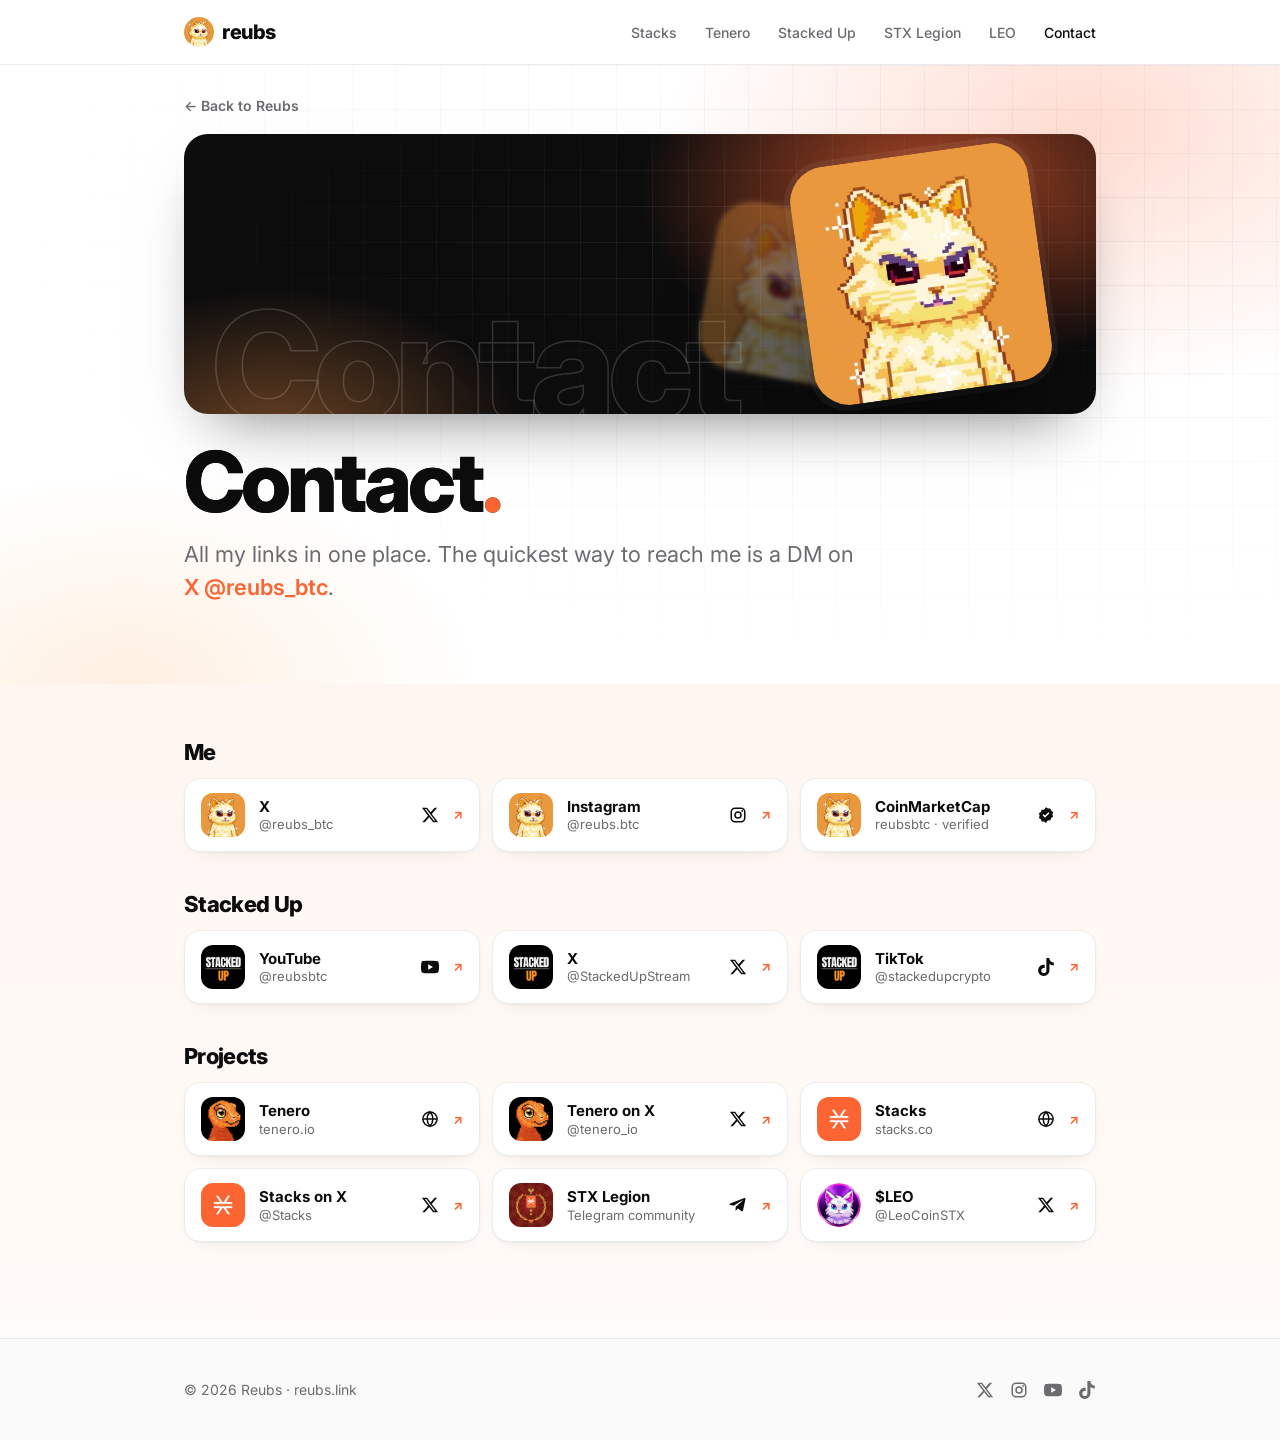
==== commit e5902faa: "LEO: add Discord, Telegram and X chat links Co-Authored-By: Claude Opus 5.5 <noreply@anthropic.com> " ====
--- a/public/contact/index.html
+++ b/public/contact/index.html
@@ -109,7 +109,7 @@
   <symbol id="i-ig" viewBox="0 0 24 24"><g fill="none" stroke="currentColor" stroke-width="2"><rect x="3" y="3" width="18" height="18" rx="5"/><circle cx="12" cy="12" r="4"/></g><circle cx="17.5" cy="6.5" r="1.2" fill="currentColor"/></symbol>
   <symbol id="i-yt" viewBox="0 0 24 24"><path fill="currentColor" d="M23.5 6.2a3 3 0 0 0-2.1-2.1C19.5 3.6 12 3.6 12 3.6s-7.5 0-9.4.5A3 3 0 0 0 .5 6.2 31 31 0 0 0 0 12a31 31 0 0 0 .5 5.8 3 3 0 0 0 2.1 2.1c1.9.5 9.4.5 9.4.5s7.5 0 9.4-.5a3 3 0 0 0 2.1-2.1A31 31 0 0 0 24 12a31 31 0 0 0-.5-5.8zM9.6 15.6V8.4l6.3 3.6-6.3 3.6z"/></symbol>
   <symbol id="i-tt" viewBox="0 0 24 24"><path fill="currentColor" d="M12.525.02c1.31-.02 2.61-.01 3.91-.02.08 1.53.63 3.09 1.75 4.17 1.12 1.11 2.7 1.62 4.24 1.79v4.03c-1.44-.05-2.89-.35-4.2-.97-.57-.26-1.1-.59-1.62-.93-.01 2.92.01 5.84-.02 8.75-.08 1.4-.54 2.79-1.35 3.94-1.31 1.92-3.58 3.17-5.91 3.21-1.43.08-2.86-.31-4.08-1.03-2.02-1.19-3.44-3.37-3.65-5.71-.02-.5-.03-1-.01-1.49.18-1.9 1.12-3.72 2.58-4.96 1.66-1.44 3.98-2.13 6.15-1.72.02 1.48-.04 2.96-.04 4.44-.99-.32-2.15-.23-3.02.37-.63.41-1.11 1.04-1.36 1.75-.21.51-.15 1.07-.14 1.61.24 1.64 1.82 3.02 3.5 2.87 1.12-.01 2.19-.66 2.77-1.61.19-.33.4-.67.41-1.06.1-1.79.06-3.57.07-5.36.01-4.03-.01-8.05.02-12.07z"/></symbol>
-  <symbol id="i-tg" viewBox="0 0 24 24"><path fill="currentColor" d="M21.9 4.3 18.7 19.4c-.2 1.1-.9 1.3-1.8.8l-4.9-3.6-2.4 2.3c-.3.3-.5.5-1 .5l.4-5 9.1-8.2c.4-.4-.1-.6-.6-.2L6.2 13l-4.8-1.5c-1-.3-1.1-1 .2-1.5L20.5 2.8c.9-.3 1.6.2 1.4 1.5z"/></symbol>
+  <symbol id="i-dc" viewBox="0 0 24 24"><path fill="currentColor" d="M20.317 4.37a19.79 19.79 0 0 0-4.885-1.515.074.074 0 0 0-.079.037c-.21.375-.444.865-.608 1.25a18.27 18.27 0 0 0-5.487 0 12.64 12.64 0 0 0-.617-1.25.077.077 0 0 0-.079-.037A19.74 19.74 0 0 0 3.677 4.37a.07.07 0 0 0-.032.028C.533 9.046-.32 13.58.099 18.058a.082.082 0 0 0 .031.056 19.9 19.9 0 0 0 5.993 3.03.078.078 0 0 0 .084-.028c.462-.63.873-1.295 1.226-1.994a.076.076 0 0 0-.042-.106 13.1 13.1 0 0 1-1.872-.892.077.077 0 0 1-.008-.128c.126-.094.252-.192.372-.291a.074.074 0 0 1 .078-.01c3.928 1.793 8.18 1.793 12.061 0a.074.074 0 0 1 .079.009c.12.1.246.198.373.292a.077.077 0 0 1-.007.128 12.3 12.3 0 0 1-1.873.891.077.077 0 0 0-.041.107c.36.698.772 1.363 1.225 1.993a.076.076 0 0 0 .084.029 19.84 19.84 0 0 0 6.002-3.03.077.077 0 0 0 .032-.055c.5-5.177-.838-9.674-3.549-13.66a.061.061 0 0 0-.031-.029zM8.02 15.331c-1.183 0-2.157-1.086-2.157-2.419 0-1.333.956-2.419 2.157-2.419 1.21 0 2.176 1.095 2.157 2.42 0 1.332-.956 2.418-2.157 2.418zm7.975 0c-1.183 0-2.157-1.086-2.157-2.419 0-1.333.955-2.419 2.157-2.419 1.21 0 2.176 1.095 2.157 2.42 0 1.332-.946 2.418-2.157 2.418z"/></symbol><symbol id="i-tg" viewBox="0 0 24 24"><path fill="currentColor" d="M21.9 4.3 18.7 19.4c-.2 1.1-.9 1.3-1.8.8l-4.9-3.6-2.4 2.3c-.3.3-.5.5-1 .5l.4-5 9.1-8.2c.4-.4-.1-.6-.6-.2L6.2 13l-4.8-1.5c-1-.3-1.1-1 .2-1.5L20.5 2.8c.9-.3 1.6.2 1.4 1.5z"/></symbol>
   <symbol id="i-verified" viewBox="0 0 24 24"><path fill="currentColor" d="M12 1.5l2.6 1.9 3.2-.2 1 3.1 2.7 1.8-1 3.1 1 3.1-2.7 1.8-1 3.1-3.2-.2L12 22.5l-2.6-1.9-3.2.2-1-3.1L2.5 16l1-3.1-1-3.1 2.7-1.8 1-3.1 3.2.2z"/><path fill="#fff" d="M10.6 15.6l-3.2-3.2 1.4-1.4 1.8 1.8 4.6-4.6 1.4 1.4z"/></symbol>
   <symbol id="i-web" viewBox="0 0 24 24"><g fill="none" stroke="currentColor" stroke-width="2"><circle cx="12" cy="12" r="9.5"/><path d="M2.5 12h19M12 2.5c2.5 2.6 3.8 5.8 3.8 9.5s-1.3 6.9-3.8 9.5c-2.5-2.6-3.8-5.8-3.8-9.5S9.5 5.1 12 2.5z"/></g></symbol>
 </svg>
--- a/public/style.css
+++ b/public/style.css
@@ -243,7 +243,7 @@
   .cover-art.blur{right:24%;width:clamp(110px,15vw,170px);transform:translateY(-38%) rotate(10deg);opacity:.35;filter:blur(2px)}
   .cover-word{position:absolute;left:28px;bottom:-.18em;font-size:clamp(70px,13vw,150px);font-weight:800;letter-spacing:-.05em;line-height:1;color:transparent;-webkit-text-stroke:1.5px rgba(255,255,255,.16);white-space:nowrap}
   .page-hero .back{margin-bottom:18px}
-  .page-hero .cover-wrap + .hero-grid .page-logo{margin-top:-54px;margin-left:24px;position:relative;border:4px solid #fff;width:92px;height:92px;border-radius:24px}
+  .page-hero .cover-wrap:not(.photo-wrap) + .hero-grid .page-logo{margin-top:-54px;margin-left:24px;position:relative;border:4px solid #fff;width:92px;height:92px;border-radius:24px}
   .page-hero{padding-top:28px}
   .page-hero .cover-wrap{margin-bottom:8px}
   @media(max-width:640px){.cover-word{left:16px}.cover-art{right:4%}.cover-art.blur{display:none}}
@@ -258,5 +258,186 @@
   @keyframes rise{from{opacity:0;transform:translateY(24px)}}
   @media(prefers-reduced-motion:reduce){.ticker-track{animation:none}.tk-live i{animation:none}}
   .page-hero .hero-grid{align-items:start}
-  .cover.photo{background-position:center 22%}
+  .cover.photo{height:auto;aspect-ratio:3/1;background-position:center;box-shadow:0 30px 60px -30px rgba(12,12,13,.45)}
+  .cover.photo::after{display:none}
+  .page-hero .photo-wrap{margin-bottom:28px}
   .page-hero .hero-grid > .stats{margin-top:28px}
+
+  /* ===== X band (latest posts) ===== */
+  .band-x{background:#000;color:#E7E9EA}
+  .band-x .label{color:#1D9BF0}
+  .band-x h2{color:#fff}
+  .band-x .post{background:#16181C;border-color:#2F3336;box-shadow:none}
+  .band-x .post:hover{border-color:#1D9BF0;box-shadow:0 20px 40px -20px rgba(29,155,240,.45)}
+  .band-x .post-head b{color:#E7E9EA}
+  .band-x .post-head span{color:#71767B}
+  .band-x .post-head svg{color:#E7E9EA}
+  .band-x .post p{color:#E7E9EA}
+  .band-x .post .hl,.band-x .post-more{color:#1D9BF0}
+  .band-x .tabs button{background:transparent;border-color:#2F3336;color:#71767B}
+  .band-x .tabs button:hover{border-color:#E7E9EA;color:#E7E9EA}
+  .band-x .tabs button.on{background:#E7E9EA;border-color:#E7E9EA;color:#000}
+  .band-x .chip{background:#16181C;color:#E7E9EA;border:1px solid #2F3336}
+  .band-x .chip:hover{background:#1D9BF0;border-color:#1D9BF0;color:#fff}
+
+  /* ===== CMC band ===== */
+  .band-cmc{background:radial-gradient(700px 380px at 90% 0%,rgba(255,255,255,.18),transparent 70%),linear-gradient(160deg,#3861FB,#1E3FCC);color:#fff}
+  .band-cmc .label{color:rgba(255,255,255,.8)}
+  .band-cmc h2{color:#fff}
+  .band-cmc .post{color:#0D1421;border-color:transparent;box-shadow:0 20px 40px -24px rgba(8,20,80,.6)}
+  .band-cmc .post:hover{border-color:#fff;box-shadow:0 24px 50px -20px rgba(8,20,80,.75)}
+  .band-cmc .post .hl,.band-cmc .post-more,.band-cmc .post-head .vb{color:#3861FB}
+  .band-cmc .chip{background:#fff;color:#0D1421}
+  .band-cmc .chip svg{color:#3861FB!important}
+  .band-cmc .chip:hover{background:#0D1421;color:#fff}
+
+  /* ===== LEO purple band ===== */
+  .band-leo{background:radial-gradient(600px 360px at 90% 0%,rgba(232,160,216,.35),transparent 70%),radial-gradient(500px 300px at 0% 100%,rgba(160,90,220,.35),transparent 70%),linear-gradient(160deg,#3B1660,#6E2A9E);color:#fff}
+  .band-leo .label{color:#F2B8E6}
+  .band-leo h2{color:#fff}
+  .band-leo .post{color:#1E0B33;border-color:transparent;box-shadow:0 20px 40px -24px rgba(30,5,50,.7)}
+  .band-leo .post:hover{border-color:#E8A0D8;box-shadow:0 24px 50px -20px rgba(232,160,216,.55)}
+  .band-leo .post .hl,.band-leo .post-more{color:#8B2FC9}
+  .band-leo .chip{background:#fff;color:#3B1660}
+  .band-leo .chip:hover{background:#E8A0D8;color:#3B1660}
+
+  /* ===== Tenero app-style band (dark, translucent panels) ===== */
+  .band-tenero{position:relative;background:radial-gradient(700px 400px at 100% 0%,rgba(252,100,50,.16),transparent 70%),#0A0A0B;color:#EDEDEF}
+  .band-tenero::before{content:"";position:absolute;inset:0;pointer-events:none;background-image:linear-gradient(rgba(255,255,255,.035) 1px,transparent 1px),linear-gradient(90deg,rgba(255,255,255,.035) 1px,transparent 1px);background-size:48px 48px}
+  .band-tenero .wrap{position:relative}
+  .band-tenero .label{color:var(--orange);letter-spacing:.16em}
+  .band-tenero h2{color:#fff}
+  .band-tenero .post{background:rgba(255,255,255,.035);border-color:rgba(255,255,255,.08);box-shadow:none;backdrop-filter:blur(8px);-webkit-backdrop-filter:blur(8px)}
+  .band-tenero .post:hover{background:rgba(255,255,255,.06);border-color:rgba(252,100,50,.6);box-shadow:0 20px 40px -24px rgba(252,100,50,.5)}
+  .band-tenero .post-head b,.band-tenero .post p,.band-tenero .post-head svg{color:#EDEDEF}
+  .band-tenero .post-head span{color:#8A8A93}
+  .band-tenero .post .hl,.band-tenero .post-more{color:var(--orange)}
+  .band-tenero .chip{background:rgba(255,255,255,.06);color:#EDEDEF;border:1px solid rgba(255,255,255,.08)}
+  .band-tenero .chip:hover{background:var(--orange);border-color:var(--orange)}
+
+  /* ===== What I'm building: brand-coloured cards ===== */
+  .band-grid{position:relative;background:#fff}
+  .band-grid::before{content:"";position:absolute;inset:0;pointer-events:none;background-image:linear-gradient(rgba(12,12,13,.045) 1px,transparent 1px),linear-gradient(90deg,rgba(12,12,13,.045) 1px,transparent 1px);background-size:44px 44px;-webkit-mask-image:linear-gradient(180deg,#000,transparent 85%);mask-image:linear-gradient(180deg,#000,transparent 85%)}
+  .band-grid .wrap{position:relative}
+  .card.brand{position:relative;overflow:hidden;color:#fff;border:0;box-shadow:0 24px 50px -28px rgba(12,12,13,.6)}
+  .card.brand > *{position:relative}
+  .card.brand::before{content:"";position:absolute;inset:0;pointer-events:none}
+  .card.brand p{color:rgba(255,255,255,.75)}
+  .card.brand .role{color:rgba(255,255,255,.8)}
+  .card.brand .mark{box-shadow:0 8px 20px -6px rgba(0,0,0,.5)}
+  .card.brand .chip{background:rgba(255,255,255,.12);color:#fff;border:1px solid rgba(255,255,255,.14)}
+  .card.brand .chip:hover{background:#fff;color:#0C0C0D}
+  .card.brand .chip.chip-go{background:#fff;color:#0C0C0D;border-color:#fff}
+  .card.brand:hover{transform:translateY(-4px);border:0}
+
+  .card.brand.c-stacks{background:linear-gradient(145deg,#FF7A45,#E2471C)}
+  .card.brand.c-stacks::before{background:radial-gradient(300px 200px at 100% 0%,rgba(255,255,255,.28),transparent 70%)}
+  .card.brand.c-stacks .chip.chip-go{color:#E2471C}
+  .card.brand.c-stacks:hover{box-shadow:0 28px 60px -24px rgba(226,71,28,.7)}
+
+  .card.brand.c-tenero{background:radial-gradient(320px 220px at 100% 0%,rgba(252,100,50,.35),transparent 70%),#0A0A0B}
+  .card.brand.c-tenero::before{background-image:linear-gradient(rgba(255,255,255,.05) 1px,transparent 1px),linear-gradient(90deg,rgba(255,255,255,.05) 1px,transparent 1px);background-size:28px 28px}
+  .card.brand.c-tenero .role{color:var(--orange)}
+  .card.brand.c-tenero .chip.chip-go{background:var(--orange);border-color:var(--orange);color:#fff}
+  .card.brand.c-tenero:hover{box-shadow:0 28px 60px -24px rgba(252,100,50,.55)}
+
+  .card.brand.c-stackedup{background:#0B0B0B}
+  .card.brand.c-stackedup::before{background:radial-gradient(circle at 105% 110%,transparent 120px,rgba(243,154,30,.55) 121px,transparent 123px),radial-gradient(circle at -5% -10%,transparent 90px,rgba(243,154,30,.35) 91px,transparent 93px)}
+  .card.brand.c-stackedup .role{color:#F39A1E}
+  .card.brand.c-stackedup h3{text-transform:uppercase;letter-spacing:-.01em}
+  .card.brand.c-stackedup .chip.chip-go{background:#F39A1E;border-color:#F39A1E;color:#0B0B0B}
+  .card.brand.c-stackedup:hover{box-shadow:0 28px 60px -24px rgba(243,154,30,.55)}
+
+  .card.brand.c-legion{background:radial-gradient(320px 240px at 100% 0%,rgba(232,176,74,.25),transparent 70%),linear-gradient(150deg,#8B1A1A,#4A0B0B)}
+  .card.brand.c-legion .role{color:#E8B04A}
+  .card.brand.c-legion .chip.chip-go{background:#E8B04A;border-color:#E8B04A;color:#4A0B0B}
+  .card.brand.c-legion:hover{box-shadow:0 28px 60px -24px rgba(139,26,26,.75)}
+
+  .card.brand.c-leo{background:radial-gradient(360px 220px at 100% 0%,rgba(232,160,216,.45),transparent 70%),linear-gradient(120deg,#3B1660,#7B2FA8)}
+  .card.brand.c-leo.wide{background:radial-gradient(360px 220px at 100% 0%,rgba(232,160,216,.45),transparent 70%),linear-gradient(120deg,#3B1660,#7B2FA8)}
+  .card.brand.c-leo .role{color:#F2B8E6}
+  .card.brand.c-leo .chip.chip-go{color:#3B1660}
+  .card.brand.c-leo:hover{box-shadow:0 28px 60px -24px rgba(123,47,168,.7)}
+  .card.brand.c-stacks .mark{box-shadow:0 0 0 2px rgba(255,255,255,.55),0 8px 20px -6px rgba(0,0,0,.4)}
+
+  /* ===== LEO timeline (rich) ===== */
+  .band-leotl{position:relative;background:#FBF6FE}
+  .band-leotl::before{content:"";position:absolute;inset:0;pointer-events:none;background-image:radial-gradient(rgba(139,47,201,.13) 2px,transparent 2.5px);background-size:30px 30px;-webkit-mask-image:linear-gradient(180deg,#000,transparent 70%);mask-image:linear-gradient(180deg,#000,transparent 70%)}
+  .band-leotl .wrap{position:relative}
+  .band-leotl .label{color:#8B2FC9}
+  .ltl{position:relative;padding-top:70px}
+  .ltl::before{content:"";position:absolute;left:50%;top:40px;bottom:10px;width:3px;margin-left:-1.5px;border-radius:3px;background:linear-gradient(180deg,#8B2FC9,#E8A0D8 60%,rgba(232,160,216,.2))}
+  .ltl-cap{position:absolute;left:50%;top:0;width:72px;height:72px;margin-left:-36px;border-radius:50%;box-shadow:0 0 0 6px #FBF6FE,0 14px 30px -10px rgba(91,42,134,.6);z-index:1}
+  .ltl-year{position:relative;display:flex;justify-content:center;margin:26px 0 22px}
+  .ltl-year span{position:relative;z-index:1;font-size:15px;font-weight:800;letter-spacing:.06em;color:#fff;padding:7px 18px;border-radius:999px;background:linear-gradient(120deg,#3B1660,#7B2FA8);box-shadow:0 0 0 6px #FBF6FE,0 10px 24px -10px rgba(59,22,96,.7)}
+  .ltl-row{position:relative;display:grid;grid-template-columns:minmax(0,1fr) 64px minmax(0,1fr);align-items:start;margin-bottom:18px}
+  .ltl-dot{grid-column:2;grid-row:1;justify-self:center;margin-top:18px;width:40px;height:40px;border-radius:50%;background:#fff;border:2px solid #C08AE6;display:grid;place-items:center;color:#7B2FA8;z-index:1;box-shadow:0 0 0 5px #FBF6FE}
+  .ltl-dot svg{width:20px;height:20px;fill:none;stroke:currentColor;stroke-width:2;stroke-linecap:round;stroke-linejoin:round}
+  .ltl-row.l .ltl-card{grid-column:1;grid-row:1}
+  .ltl-row.r .ltl-card{grid-column:3;grid-row:1}
+  .ltl-card{position:relative;display:block;background:#fff;border:1px solid #EEDDF8;border-radius:18px;padding:18px 20px;box-shadow:0 1px 2px rgba(59,22,96,.05),0 12px 30px -18px rgba(59,22,96,.35);transition:transform .2s ease,border-color .2s ease,box-shadow .2s ease}
+  a.ltl-card:hover{transform:translateY(-3px);border-color:#B66BE0;box-shadow:0 20px 40px -20px rgba(123,47,168,.5)}
+  .ltl-card::after{content:"";position:absolute;top:28px;width:12px;height:12px;background:#fff;border:1px solid #EEDDF8;transform:rotate(45deg)}
+  .ltl-row.l .ltl-card::after{right:-7px;border-left:0;border-bottom:0}
+  .ltl-row.r .ltl-card::after{left:-7px;border-right:0;border-top:0}
+  .ltl-card .when{font-size:12px;font-weight:700;letter-spacing:.08em;text-transform:uppercase;color:#8B2FC9}
+  .ltl-card h3{font-size:19px;font-weight:800;letter-spacing:-.02em;margin:4px 0 6px;color:#1E0B33}
+  .ltl-card p{color:#5E5470;font-size:14.5px;line-height:1.55}
+  .ltl-card .hl{color:#8B2FC9;font-weight:500}
+  .ltl-more{display:inline-block;margin-top:10px;font-size:13px;font-weight:600;color:#8B2FC9}
+  .ltl-row.feat .ltl-card{background:radial-gradient(260px 180px at 100% 0%,rgba(232,160,216,.5),transparent 70%),linear-gradient(135deg,#3B1660,#7B2FA8);border-color:transparent;color:#fff;box-shadow:0 24px 50px -22px rgba(59,22,96,.75)}
+  .ltl-row.feat .ltl-card::after{background:#5A2385;border-color:transparent}
+  .ltl-row.feat .when{color:#F2B8E6}
+  .ltl-row.feat h3{color:#fff;font-size:22px}
+  .ltl-row.feat p{color:rgba(255,255,255,.78)}
+  .ltl-row.feat .hl,.ltl-row.feat .ltl-more{color:#F2B8E6}
+  .ltl-row.feat .ltl-dot{background:linear-gradient(135deg,#7B2FA8,#E8A0D8);border-color:transparent;color:#fff;width:48px;height:48px;margin-top:14px}
+  .ltl-stat{display:flex;align-items:baseline;gap:10px;margin:6px 0 10px}
+  .ltl-stat b{font-size:46px;font-weight:800;letter-spacing:-.04em;line-height:1;color:#fff}
+  .ltl-stat span{font-size:14px;font-weight:600;color:#F2B8E6}
+  @media(max-width:760px){
+    .ltl::before{left:22px}
+    .ltl-cap{left:22px;width:56px;height:56px;margin-left:-28px}
+    .ltl-year{justify-content:flex-start}
+    .ltl-row{grid-template-columns:44px minmax(0,1fr);gap:12px}
+    .ltl-dot{grid-column:1}
+    .ltl-row.l .ltl-card,.ltl-row.r .ltl-card{grid-column:2}
+    .ltl-row.l .ltl-card::after{right:auto;left:-7px;border:1px solid #EEDDF8;border-right:0;border-top:0}
+    .ltl-row.feat .ltl-card::after{border-color:transparent}
+  }
+  img[src$="leo.png"]{border-radius:50%!important;background:transparent!important}
+  .ltl-row + .ltl-row{margin-top:-70px}
+  @media(max-width:760px){.ltl-row + .ltl-row{margin-top:0}}
+
+  /* ===== STX Legion bounties band ===== */
+  .band-legion{position:relative;color:#fff;background:radial-gradient(700px 420px at 100% 0%,rgba(232,176,74,.22),transparent 70%),radial-gradient(600px 400px at 0% 100%,rgba(255,90,60,.18),transparent 70%),linear-gradient(160deg,#5A0E0E,#8B1A1A 55%,#4A0B0B)}
+  .band-legion::before{content:"";position:absolute;inset:0;pointer-events:none;background:repeating-conic-gradient(from 0deg at 50% -10%,rgba(232,176,74,.06) 0 6deg,transparent 6deg 18deg)}
+  .band-legion .wrap{position:relative}
+  .band-legion .label{color:#E8B04A}
+  .band-legion h2{color:#fff}
+  .b-sub{font-size:13px;font-weight:700;letter-spacing:.1em;text-transform:uppercase;color:rgba(255,255,255,.6);margin:34px 0 14px}
+  .b-live{position:relative;display:grid;grid-template-columns:minmax(0,1fr) 220px;gap:24px;align-items:center;padding:28px;border-radius:22px;background:linear-gradient(135deg,rgba(255,255,255,.12),rgba(255,255,255,.04));border:1px solid rgba(232,176,74,.55);box-shadow:0 0 0 4px rgba(232,176,74,.08),0 30px 60px -28px rgba(0,0,0,.7);transition:transform .2s ease,box-shadow .2s ease}
+  .b-live:hover{transform:translateY(-3px);box-shadow:0 0 0 4px rgba(232,176,74,.2),0 34px 70px -28px rgba(0,0,0,.8)}
+  .b-live-tags{display:flex;align-items:center;gap:12px;flex-wrap:wrap;font-size:13px;color:rgba(255,255,255,.7);margin-bottom:10px}
+  .live-tag{display:inline-flex;align-items:center;gap:7px;padding:5px 11px;border-radius:999px;background:#22C55E;color:#04260F;font-size:12px;font-weight:800;letter-spacing:.1em;text-transform:uppercase}
+  .live-tag i{width:8px;height:8px;border-radius:50%;background:#04260F;animation:livepulse 1.4s ease-in-out infinite}
+  @keyframes livepulse{50%{opacity:.25}}
+  .b-live h3{font-size:clamp(22px,3vw,28px);font-weight:800;letter-spacing:-.02em;line-height:1.2}
+  .b-live p{margin-top:8px;color:rgba(255,255,255,.75);font-size:15px}
+  .b-live .hl{color:#E8B04A}
+  .b-live-side{display:flex;flex-direction:column;align-items:flex-start;gap:2px;padding:20px;border-radius:16px;background:rgba(0,0,0,.25);border:1px solid rgba(232,176,74,.3)}
+  .b-live-side b{font-size:44px;font-weight:800;letter-spacing:-.03em;line-height:1;color:#E8B04A}
+  .b-live-side span{font-size:13px;color:rgba(255,255,255,.7)}
+  .b-live-side .b-live-cta{margin-top:14px;font-size:14px;font-weight:700;color:#4A0B0B;background:#E8B04A;padding:9px 14px;border-radius:999px}
+  @media(max-width:760px){.b-live{grid-template-columns:1fr;padding:22px}}
+  .band-legion .bounty{background:rgba(255,255,255,.06);border-color:rgba(255,255,255,.1);box-shadow:none;color:#fff}
+  .band-legion .bounty:hover{border-color:#E8B04A;background:rgba(255,255,255,.09)}
+  .band-legion .b-week{color:#E8B04A}
+  .band-legion .b-pool{background:#E8B04A;color:#4A0B0B}
+  .band-legion .b-stats{color:rgba(255,255,255,.6)}
+  .band-legion .b-stats b{color:#fff}
+  .band-legion .bounty .hl{color:#F5C97A}
+  .band-legion .post-more{color:#E8B04A}
+  .band-legion .chip{background:rgba(255,255,255,.1);color:#fff;border:1px solid rgba(255,255,255,.15)}
+  .band-legion .chip:hover{background:#E8B04A;color:#4A0B0B}
+  @media(prefers-reduced-motion:reduce){.live-tag i{animation:none}}
